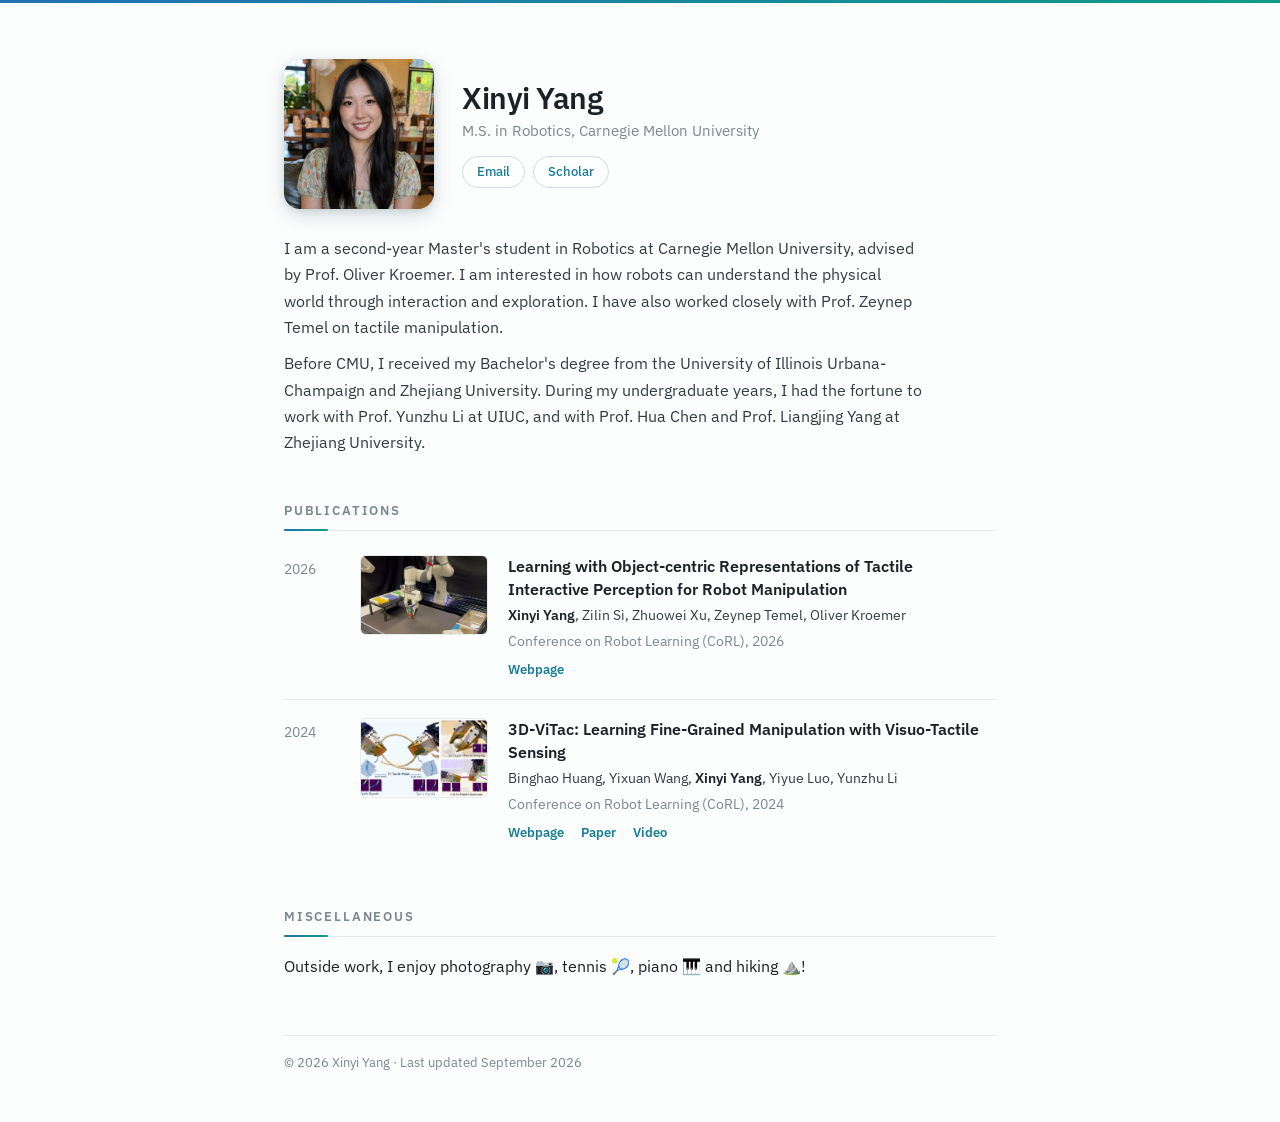
==== index.html @ d7f45b70 "Initial commit: personal academic homepage" ====
<!DOCTYPE html>
<html lang="en">
<head>
  <meta charset="utf-8">
  <meta name="viewport" content="width=device-width, initial-scale=1">
  <title>Xinyi Yang</title>
  <meta name="description" content="Personal academic homepage of Xinyi Yang, Carnegie Mellon University. Research on tactile sensing and robot manipulation.">
  <link rel="preconnect" href="https://fonts.googleapis.com">
  <link rel="preconnect" href="https://fonts.gstatic.com" crossorigin>
  <link rel="stylesheet" href="https://fonts.googleapis.com/css2?family=IBM+Plex+Sans:ital,wght@0,400;0,500;0,600;1,400&display=swap">
  <link rel="stylesheet" href="style.css">
</head>
<body>
<main class="page">


  <header class="masthead">
    <div class="avatar" role="img" aria-label="Portrait of Xinyi Yang"></div>
    <div class="masthead-text">
      <h1>Xinyi Yang</h1>
      <p class="affiliation">M.S. in Robotics, Carnegie Mellon University</p>

      <nav class="links" aria-label="Profile links">
        <a href="mailto:xinyiy4@andrew.cmu.edu">Email</a>
        <a href="https://scholar.google.com/citations?user=RldEaLkAAAAJ">Scholar</a>
      </nav>
    </div>
  </header>

  <p class="bio">
    I am a second-year Master's student in Robotics at Carnegie Mellon University,
    advised by Prof. Oliver Kroemer. I am interested in how robots can
    understand the physical world through interaction and exploration.
    I have also worked closely with Prof. Zeynep Temel on tactile manipulation.
  </p>
  <p class="bio">
    Before CMU, I received my Bachelor's degree from the University of Illinois
    Urbana-Champaign and Zhejiang University. During my undergraduate years, I had
    the fortune to work with Prof. Yunzhu Li at UIUC, and with Prof. Hua Chen and
    Prof. Liangjing Yang at Zhejiang University.
  </p>

  <!-- ===================== Publications ===================== -->
  <section>
    <h2>Publications</h2>

    <article class="pub">
      <span class="year">2026</span>
      <div class="thumb" style="background-image: url('assets/pub-tactile.png');"></div>
      <div class="pub-info">
        <h3>Learning with Object-centric Representations of Tactile Interactive Perception for Robot Manipulation</h3>
        <p class="authors"><span class="me">Xinyi Yang</span>, Zilin Si, Zhuowei Xu, Zeynep Temel, Oliver Kroemer</p>
        <p class="venue">Conference on Robot Learning (CoRL), 2026</p>
        <p class="pub-links">
          <a href="https://xinyiyxyx.github.io/tactile-object-centric/">Webpage</a>
        </p>
      </div>
    </article>

    <article class="pub">
      <span class="year">2024</span>
      <div class="thumb" style="background-image: url('assets/pub-3dvitac.png');"></div>
      <div class="pub-info">
        <h3>3D-ViTac: Learning Fine-Grained Manipulation with Visuo-Tactile Sensing</h3>
        <p class="authors">Binghao Huang, Yixuan Wang, <span class="me">Xinyi Yang</span>, Yiyue Luo, Yunzhu Li</p>
        <p class="venue">Conference on Robot Learning (CoRL), 2024</p>
        <p class="pub-links">
          <a href="https://binghao-huang.github.io/3D-ViTac/">Webpage</a>
          <a href="https://arxiv.org/pdf/2410.24091">Paper</a>
          <a href="https://www.youtube.com/watch?v=ZN3mHMNZC7Q">Video</a>
        </p>
      </div>
    </article>
  </section>

  <!-- ===================== Misc ===================== -->
  <section>
    <h2>Miscellaneous</h2>
    <p>
      Outside work, I enjoy photography 📷, tennis 🎾, piano 🎹 and hiking ⛰️!
    </p>
  </section>

  <footer>
    <p>© 2026 Xinyi Yang · Last updated September 2026</p>
  </footer>

</main>
</body>
</html>
---- style.css ----
/* ============================================================
   Cool Structured · single-column academic homepage
   Type: IBM Plex Sans only, hierarchy via weight
   Accent: blue → teal gradient (--grad) on a near-white cool ground
   All color tokens live in :root; edit there to retheme
   ============================================================ */

:root {
  --paper:     #fcfdfd;   /* page background (near white, slightly cool) */
  --ink:       #1b2126;   /* primary text */
  --ink-soft:  #333b42;   /* secondary text */
  --faded:     #7b8790;   /* muted text: affiliation, dates, years */
  --hairline:  #e5eaec;   /* divider lines */
  --blue:      #2270b4;   /* gradient start */
  --teal:      #0f9c88;   /* gradient end */
  --link:      #157d99;   /* body links (between blue and teal) */
  --grad:      linear-gradient(120deg, var(--blue), var(--teal));
  --pill-bg:   #ffffff;   /* pill button fill */
  --pill-line: #cfdde2;   /* pill button border */
  --thumb-solid: #e3ecee; /* thumbnail placeholder */
}

@media (prefers-color-scheme: dark) {
  :root {
    --paper:     #15191c;
    --ink:       #e4e8ea;
    --ink-soft:  #c3cbd1;
    --faded:     #8494a0;
    --hairline:  #2b3339;
    --blue:      #5b9fd8;
    --teal:      #3cbfab;
    --link:      #4cabbe;
    --pill-bg:   #1c2226;
    --pill-line: #37444c;
    --thumb-solid: #242c31;
  }
}

* { box-sizing: border-box; }

body {
  margin: 0;
  background: var(--paper);
  color: var(--ink);
  font: 15.5px/1.7 "IBM Plex Sans", "Helvetica Neue", Helvetica, Arial, sans-serif;
  -webkit-font-smoothing: antialiased;
  /* 3px blue-teal gradient line across the top; the only large use of color */
  border-top: 3px solid transparent;
  border-image: linear-gradient(90deg, #2270b4, #0f9c88) 1;
}

.page {
  max-width: 760px;
  margin: 0 auto;
  padding: 56px 24px 48px;
}

a {
  color: var(--link);
  text-decoration: none;
}
a:hover, a:focus-visible { text-decoration: underline; text-underline-offset: 3px; }
a:focus-visible { outline: 2px solid var(--teal); outline-offset: 2px; border-radius: 2px; }

em { font-style: italic; }

/* ---------- Header: portrait on the left, beside the name ---------- */

.masthead {
  display: flex;
  gap: 28px;
  align-items: center;
  margin-bottom: 26px;
}

.avatar {
  width: 150px;
  height: 150px;
  flex: none;
  border-radius: 16px;
  background: url("assets/photo.jpg") center/cover no-repeat var(--thumb-solid);
  box-shadow: 0 6px 18px rgba(24, 68, 82, 0.18), 0 2px 6px rgba(24, 68, 82, 0.1);
}

h1 {
  font-size: 30px;
  font-weight: 600;
  letter-spacing: -0.015em;
  line-height: 1.2;
  margin: 0 0 2px;
}

.affiliation {
  color: var(--faded);
  font-size: 15px;
  margin: 0 0 12px;
}

/* Outlined pill buttons */
.links { display: flex; flex-wrap: wrap; gap: 8px; }
.links a {
  font-size: 13px;
  font-weight: 500;
  color: var(--link);
  background: var(--pill-bg);
  border: 1px solid var(--pill-line);
  border-radius: 999px;
  padding: 4px 14px;
  transition: border-color 0.15s, color 0.15s;
}
.links a:hover, .links a:focus-visible {
  text-decoration: none;
  border-color: var(--teal);
  color: var(--teal);
}

.bio { margin: 0; color: var(--ink-soft); max-width: 640px; }
.bio + .bio { margin-top: 10px; }

/* ---------- Sections ---------- */

section { margin-top: 44px; }

h2 {
  font-size: 13px;
  font-weight: 600;
  letter-spacing: 0.14em;
  text-transform: uppercase;
  color: var(--faded);
  margin: 0 0 6px;
  padding-bottom: 8px;
  border-bottom: 1px solid var(--hairline);
  position: relative;
}
/* Short gradient tick under each section heading */
h2::after {
  content: "";
  position: absolute;
  left: 0;
  bottom: -1px;
  width: 44px;
  height: 2px;
  background: var(--grad);
  border-radius: 1px;
}

/* ---------- Publications: year column + thumbnail + info ---------- */

.pub {
  display: grid;
  grid-template-columns: 56px 128px 1fr;
  gap: 20px;
  padding: 18px 0;
  align-items: start;
}
.pub + .pub { border-top: 1px solid var(--hairline); }

.year {
  color: var(--faded);
  font-size: 13.5px;
  font-variant-numeric: tabular-nums;
  padding-top: 3px;
}

.thumb {
  width: 128px;
  height: 80px;
  border-radius: 6px;
  border: 1px solid var(--hairline);
  /* Image comes from an inline style in the HTML; this fill shows if missing */
  background-color: var(--thumb-solid);
  background-size: cover;
  background-position: center;
  background-repeat: no-repeat;
}

.pub-info { min-width: 0; }

.pub h3 {
  font-size: 16px;
  font-weight: 600;
  line-height: 1.45;
  margin: 0 0 3px;
}

.authors {
  font-size: 14px;
  color: var(--ink-soft);
  margin: 0 0 2px;
}
.authors .me {
  font-weight: 600;
  color: var(--ink);
}

.venue {
  font-size: 13.5px;
  color: var(--faded);
  margin: 0 0 6px;
}

.pub-links { margin: 0; font-size: 13px; }
.pub-links a {
  font-weight: 600;
  margin-right: 14px;
}

/* ---------- Footer ---------- */

footer {
  margin-top: 56px;
  border-top: 1px solid var(--hairline);
  padding-top: 16px;
  font-size: 13px;
  color: var(--faded);
}
footer p { margin: 0; }

/* ---------- Placeholder marker; remove the spans once content is filled in ---------- */
.todo { color: #c05a3e; font-size: 13px; }

/* ---------- Mobile ---------- */

@media (max-width: 620px) {
  .page { padding-top: 36px; }
  .masthead { gap: 18px; }
  .avatar { width: 104px; height: 104px; }
  h1 { font-size: 25px; }
  .pub {
    grid-template-columns: 1fr;
    gap: 8px;
  }
  .year { padding-top: 0; }
  .thumb { width: 160px; height: 100px; }
}
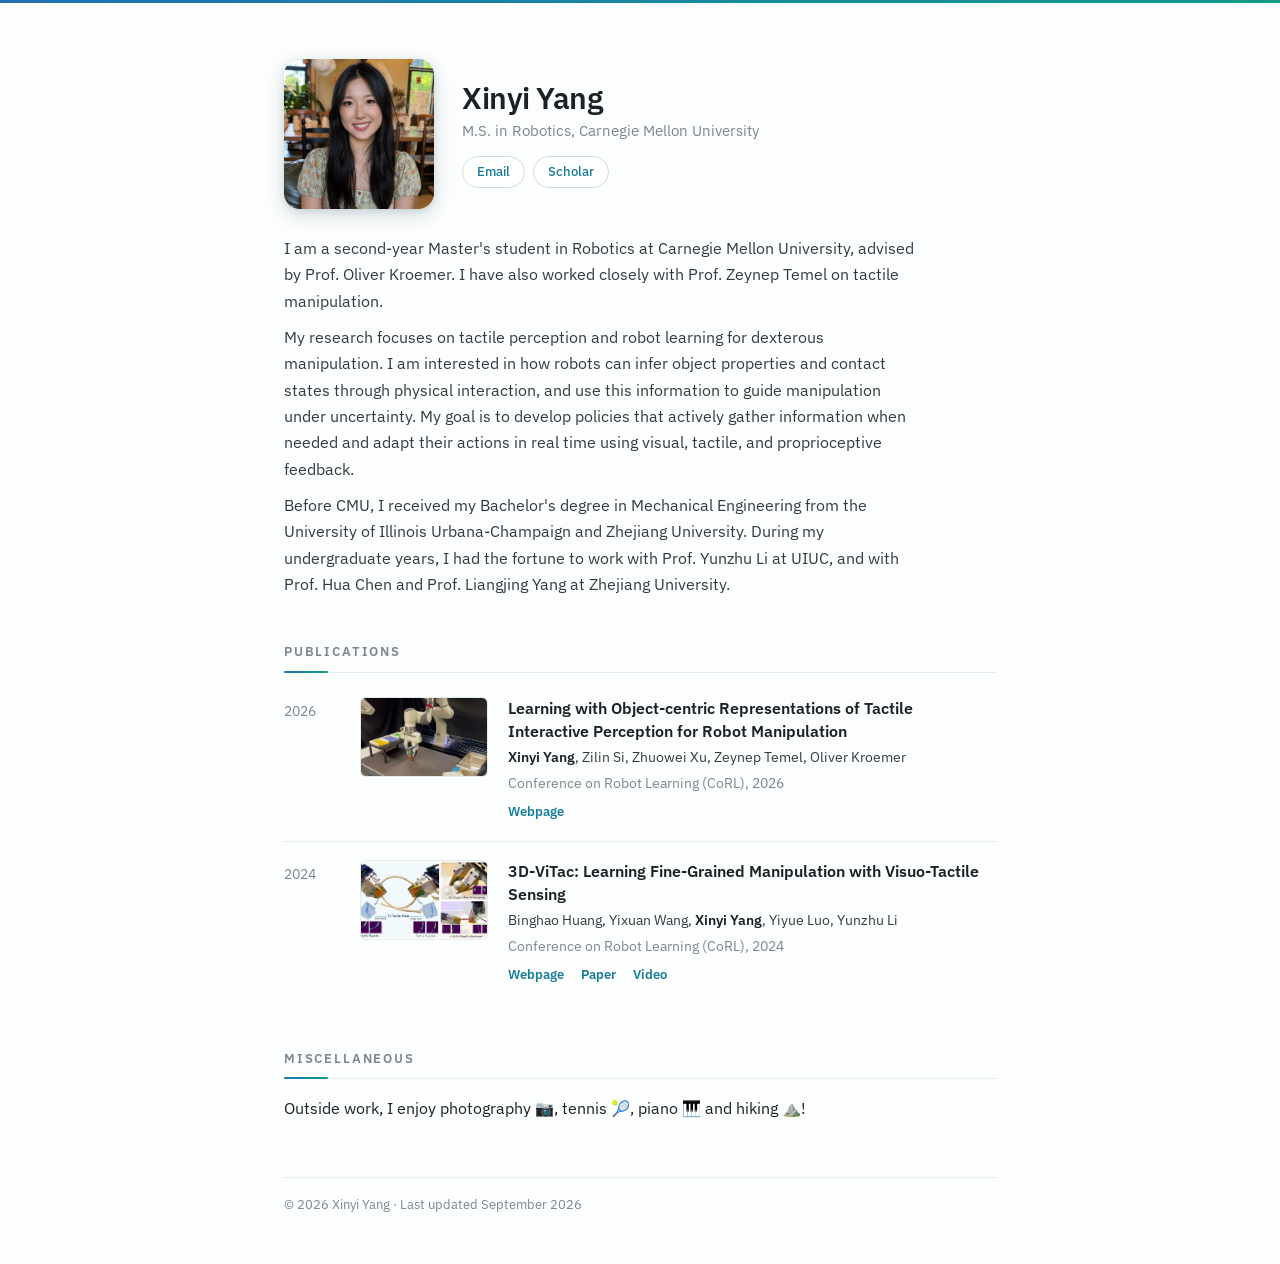
==== commit b1adb987: "updated" ====
--- a/index.html
+++ b/index.html
@@ -3,8 +3,27 @@
 <head>
   <meta charset="utf-8">
   <meta name="viewport" content="width=device-width, initial-scale=1">
-  <title>Xinyi Yang</title>
-  <meta name="description" content="Personal academic homepage of Xinyi Yang, Carnegie Mellon University. Research on tactile sensing and robot manipulation.">
+  <title>Xinyi Yang | Robotics, Carnegie Mellon University</title>
+  <meta name="description" content="Xinyi Yang is a Master's student in Robotics at Carnegie Mellon University working on tactile sensing and robot manipulation, advised by Oliver Kroemer.">
+  <link rel="canonical" href="https://xinyiyxyx.github.io/xinyi-yang/">
+  <script type="application/ld+json">
+  {
+    "@context": "https://schema.org",
+    "@type": "Person",
+    "name": "Xinyi Yang",
+    "url": "https://xinyiyxyx.github.io/xinyi-yang/",
+    "affiliation": {
+      "@type": "CollegeOrUniversity",
+      "name": "Carnegie Mellon University"
+    },
+    "jobTitle": "M.S. Student in Robotics",
+    "knowsAbout": ["tactile sensing", "robot manipulation", "robotics"],
+    "sameAs": [
+      "https://scholar.google.com/citations?user=RldEaLkAAAAJ",
+      "https://github.com/Xinyiyxyx"
+    ]
+  }
+  </script>
   <link rel="preconnect" href="https://fonts.googleapis.com">
   <link rel="preconnect" href="https://fonts.gstatic.com" crossorigin>
   <link rel="stylesheet" href="https://fonts.googleapis.com/css2?family=IBM+Plex+Sans:ital,wght@0,400;0,500;0,600;1,400&display=swap">
@@ -29,13 +48,19 @@
 
   <p class="bio">
     I am a second-year Master's student in Robotics at Carnegie Mellon University,
-    advised by Prof. Oliver Kroemer. I am interested in how robots can
-    understand the physical world through interaction and exploration.
-    I have also worked closely with Prof. Zeynep Temel on tactile manipulation.
+    advised by Prof. Oliver Kroemer. I have also worked closely with
+    Prof. Zeynep Temel on tactile manipulation.
   </p>
   <p class="bio">
-    Before CMU, I received my Bachelor's degree from the University of Illinois
-    Urbana-Champaign and Zhejiang University. During my undergraduate years, I had
+My research focuses on tactile perception and robot learning for dexterous manipulation. 
+I am interested in how robots can infer object properties and contact states through physical interaction, 
+and use this information to guide manipulation under uncertainty. My goal is to develop policies that 
+actively gather information when needed and adapt their actions in real time using 
+visual, tactile, and proprioceptive feedback.
+  </p>
+  <p class="bio">
+    Before CMU, I received my Bachelor's degree in Mechanical Engineering from the
+    University of Illinois Urbana-Champaign and Zhejiang University. During my undergraduate years, I had
     the fortune to work with Prof. Yunzhu Li at UIUC, and with Prof. Hua Chen and
     Prof. Liangjing Yang at Zhejiang University.
   </p>
@@ -86,5 +111,6 @@
   </footer>
 
 </main>
+<script data-goatcounter="https://xinyi-yang.goatcounter.com/count" async src="//gc.zgo.at/count.js"></script>
 </body>
 </html>
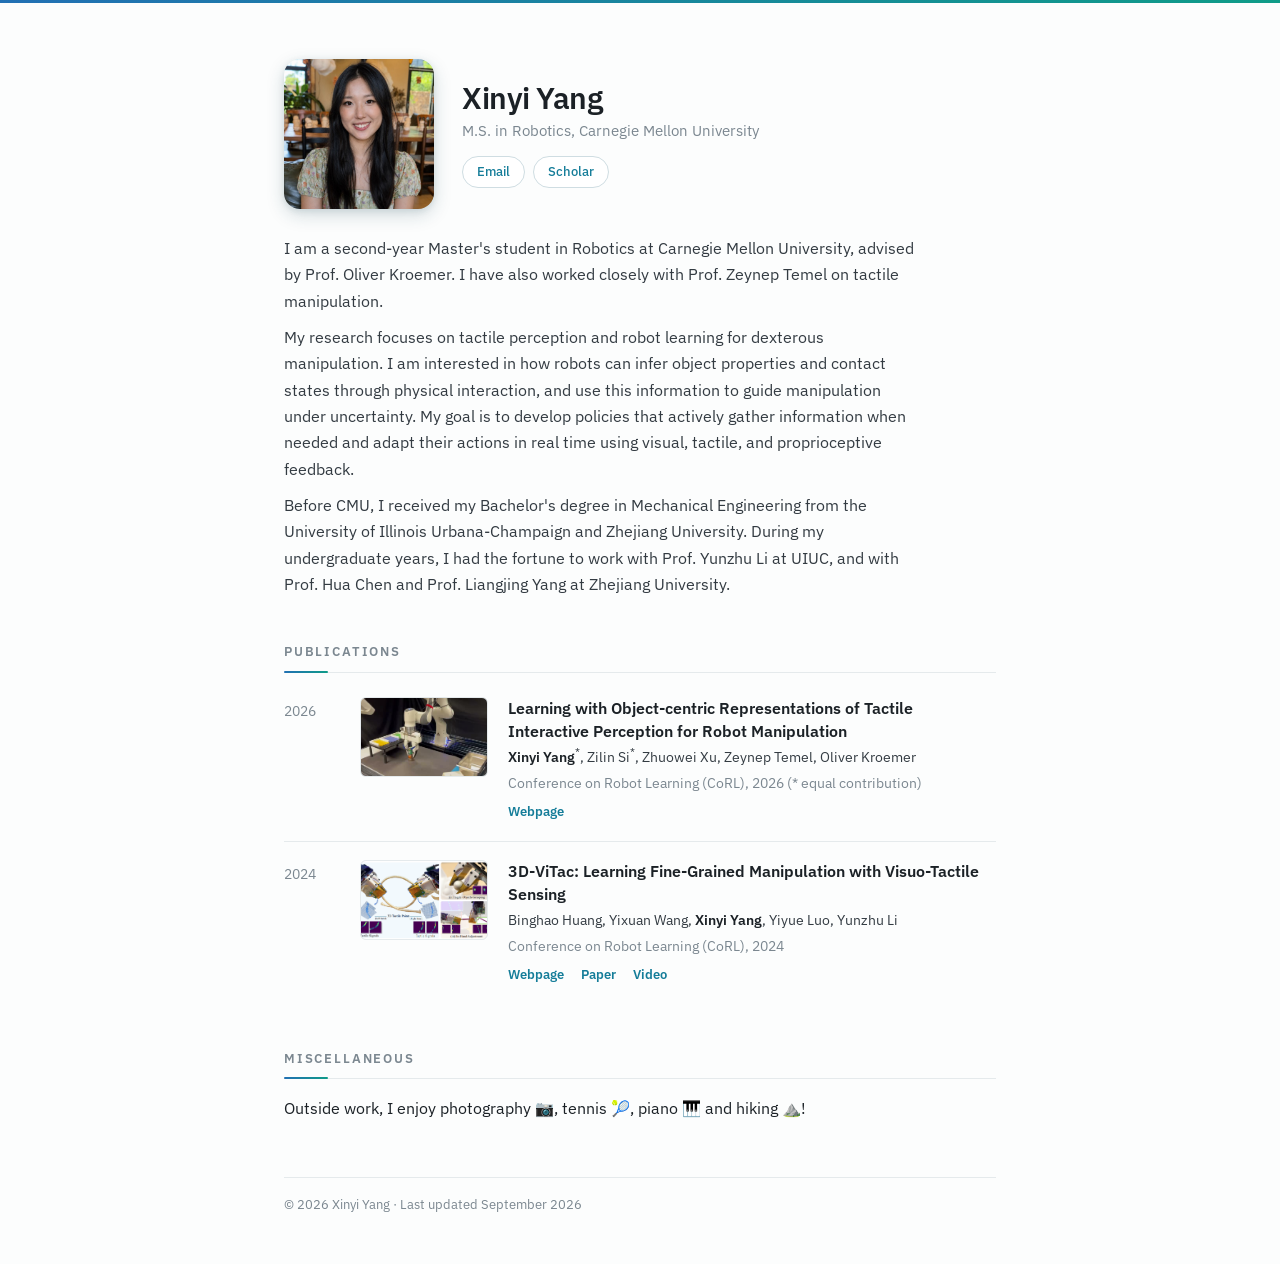
==== commit 90b7c787: "updated" ====
--- a/index.html
+++ b/index.html
@@ -74,8 +74,8 @@
       <div class="thumb" style="background-image: url('assets/pub-tactile.png');"></div>
       <div class="pub-info">
         <h3>Learning with Object-centric Representations of Tactile Interactive Perception for Robot Manipulation</h3>
-        <p class="authors"><span class="me">Xinyi Yang</span>, Zilin Si, Zhuowei Xu, Zeynep Temel, Oliver Kroemer</p>
-        <p class="venue">Conference on Robot Learning (CoRL), 2026</p>
+        <p class="authors"><span class="me">Xinyi Yang</span><sup class="eq">*</sup>, Zilin Si<sup class="eq">*</sup>, Zhuowei Xu, Zeynep Temel, Oliver Kroemer</p>
+        <p class="venue">Conference on Robot Learning (CoRL), 2026 <span class="eq-note">(* equal contribution)</span></p>
         <p class="pub-links">
           <a href="https://xinyiyxyx.github.io/tactile-object-centric/">Webpage</a>
         </p>
--- a/style.css
+++ b/style.css
@@ -192,6 +192,14 @@
   font-weight: 600;
   color: var(--ink);
 }
+.authors .eq {
+  font-size: 0.75em;
+  line-height: 0;
+  color: var(--ink-soft);
+}
+.eq-note {
+  color: var(--faded);
+}
 
 .venue {
   font-size: 13.5px;
